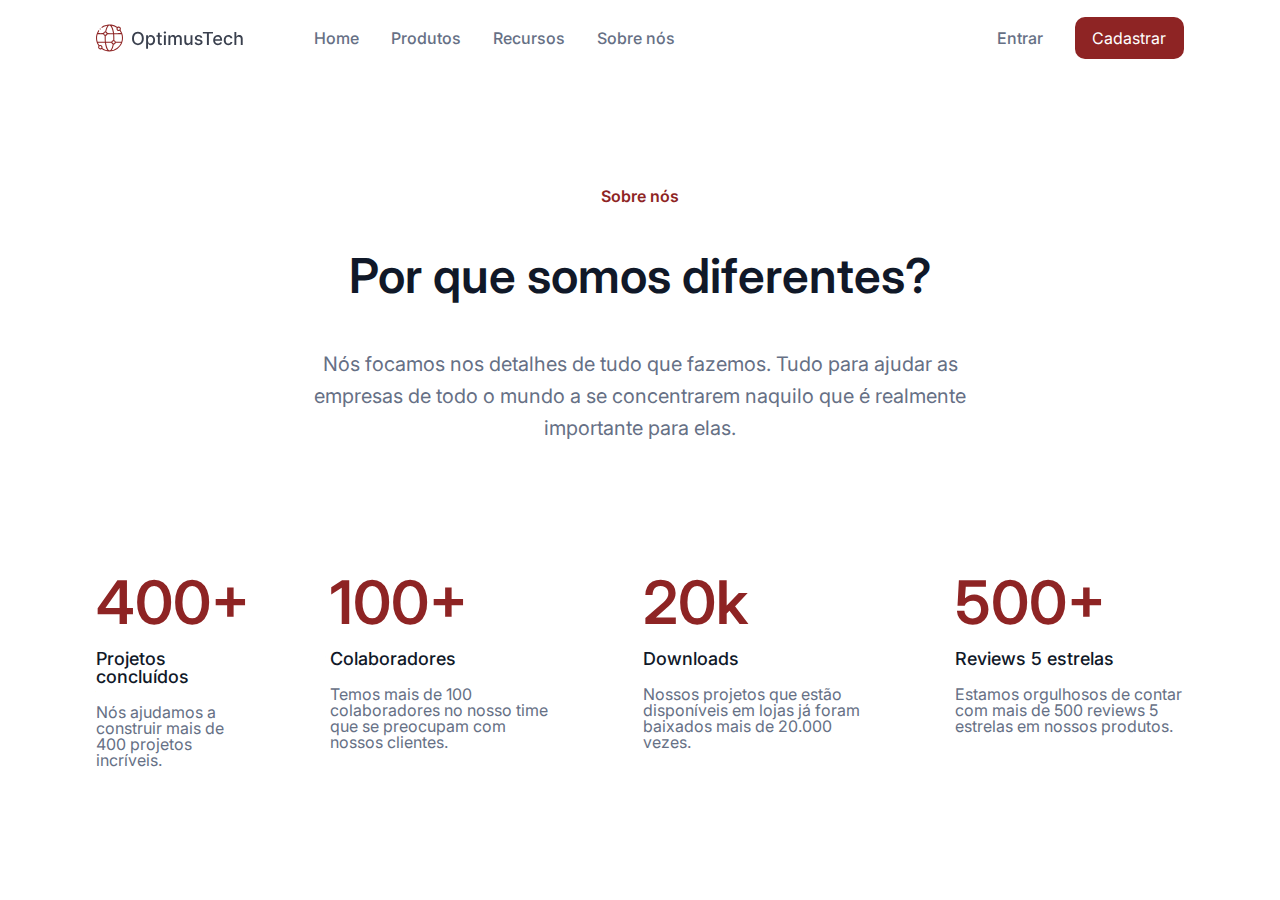
==== index.html @ 5db871f6 "Add files via upload" ====
<!DOCTYPE html>
<html lang="pt-br">
<head>
    <meta charset="UTF-8">
    <meta http-equiv="X-UA-Compatible" content="IE=edge">
    <meta name="viewport" content="width=device-width, initial-scale=1.0">
    <title>OptimusTech</title>
    <link rel="stylesheet" href="./css/reset.css">
    <link rel="stylesheet" href="./css/style.css">
    <link rel="preconnect" href="https://fonts.googleapis.com">
    <link rel="preconnect" href="https://fonts.gstatic.com" crossorigin>
    <link href="https://fonts.googleapis.com/css2?family=Inter:wght@400;500;600&display=swap" rel="stylesheet">
</head>
<body>
    <header>
        <img src="./img/logo.svg" alt="Logomarca OptimusTech">
        <ul class="nav__bar">
            <li class="nav__bar-item"><a href="#" class="nav__bar-link">Home</a></li>
            <li class="nav__bar-item"><a href="#" class="nav__bar-link">Produtos</a></li>
            <li class="nav__bar-item"><a href="#" class="nav__bar-link">Recursos</a></li>
            <li class="nav__bar-item"><a href="#" class="nav__bar-link">Sobre nós</a></li>
        </ul>
        <ul class="login__cadastro">
            <li><a href="#" class="login">Entrar</a></li>
            <li><a href="#" class="cadastro">Cadastrar</a></li>
        </ul>
    </header>
    <section class="cabecalho">
        <span class="cabecalho__sobre">Sobre nós</span>
        <h1 class="cabecalho__titulo">Por que somos diferentes?</h1>
        <p class="cabecalho__texto">Nós focamos nos detalhes de tudo que fazemos. Tudo para ajudar as empresas de todo o mundo a se concentrarem naquilo que é realmente importante para elas.</p>
    </section>
    <section class="metricas__container">
        <div class="metricas__container-item">
            <h2 class="metricas__titulo">400+</h2>
            <h3 class="metricas__subtitulo">Projetos concluídos</h3>
            <p class="metricas__texto">Nós ajudamos a construir mais de 400 projetos incríveis.</p>
        </div>
        <div class="metricas__container-item">
            <h2 class="metricas__titulo">100+</h2>
            <h3 class="metricas__subtitulo">Colaboradores</h3>
            <p class="metricas__texto">Temos mais de 100 colaboradores no nosso time que se preocupam com nossos clientes.</p>
        </div>
        <div class="metricas__container-item">
            <h2 class="metricas__titulo">20k</h2>
            <h3 class="metricas__subtitulo">Downloads</h3>
            <p class="metricas__texto">Nossos projetos que estão disponíveis em lojas já foram baixados mais de 20.000 vezes.</p>
        </div>
        <div class="metricas__container-item">
            <h2 class="metricas__titulo">500+</h2>
            <h3 class="metricas__subtitulo">Reviews 5 estrelas</h3>
            <p class="metricas__texto">Estamos orgulhosos de contar com mais de 500 reviews 5 estrelas em nossos produtos.</p>
        </div>
    </section>
</body>
</html>
---- css/style.css ----
@import url('./styles/navegacao.css');

@import url('./styles/cabecalho.css');

@import url('./styles/metricas.css');

:root { --cinza: #667085; --fonte-principal: 'Inter'; --branco: #FFF; --vermelho: #8E2424; --preto: #101828; }

body { font-family: var(--fonte-principal); }
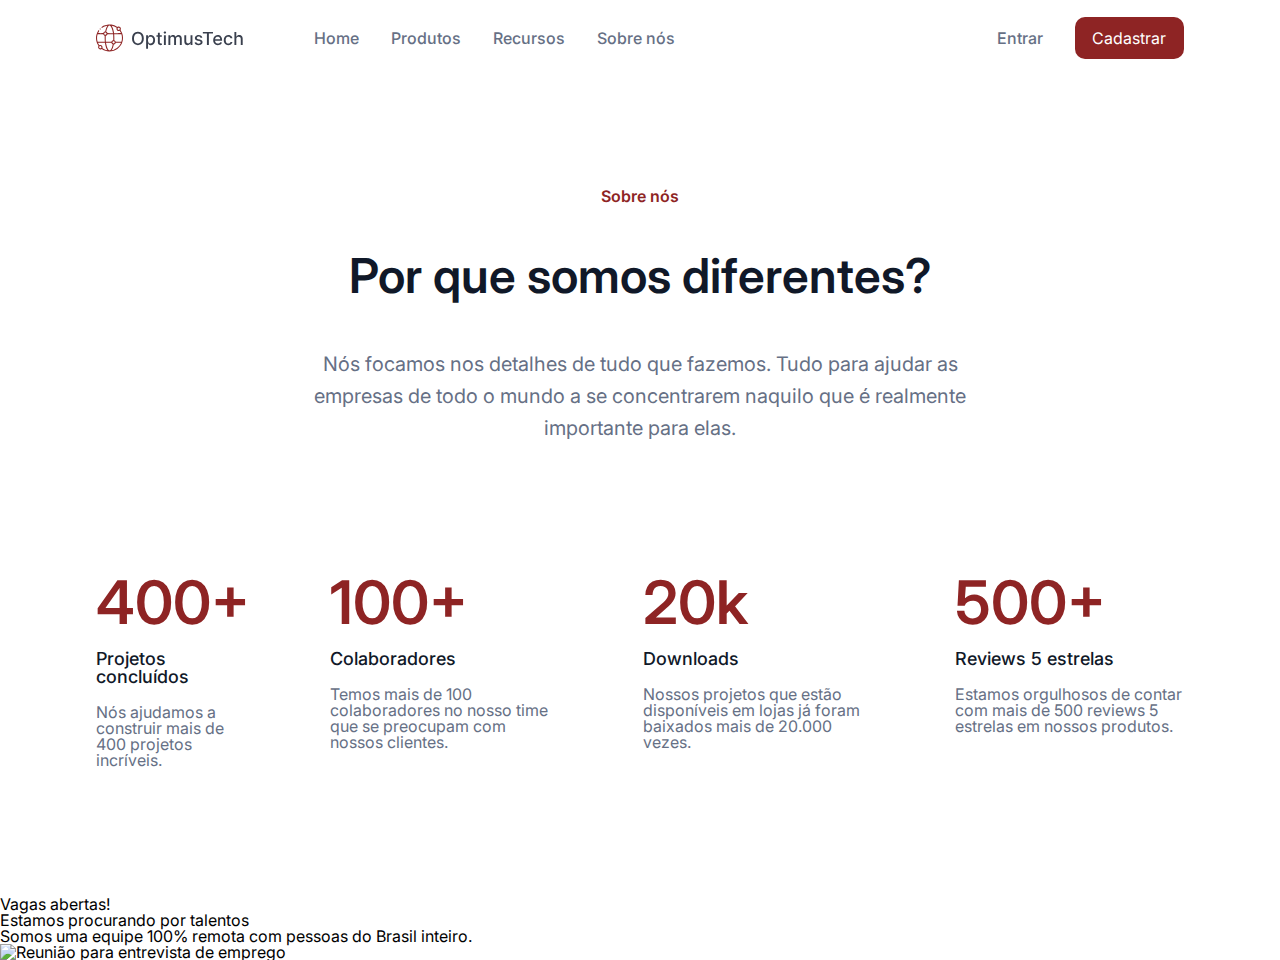
==== commit 08520806: "Add files via upload" ====
--- a/index.html
+++ b/index.html
@@ -52,5 +52,11 @@
             <p class="metricas__texto">Estamos orgulhosos de contar com mais de 500 reviews 5 estrelas em nossos produtos.</p>
         </div>
     </section>
+    <section class="container__procurando">
+        <span class="procurando__open">Vagas abertas!</span>
+        <h4 class="procurando__titulo">Estamos procurando por talentos</h4>
+        <p class="procurando__texto">Somos uma equipe 100% remota com pessoas do Brasil inteiro.</p>
+        <img src="./img/Image.svg" alt="Reunião para entrevista de emprego" class="procurando__imagem">
+    </section>
 </body>
 </html>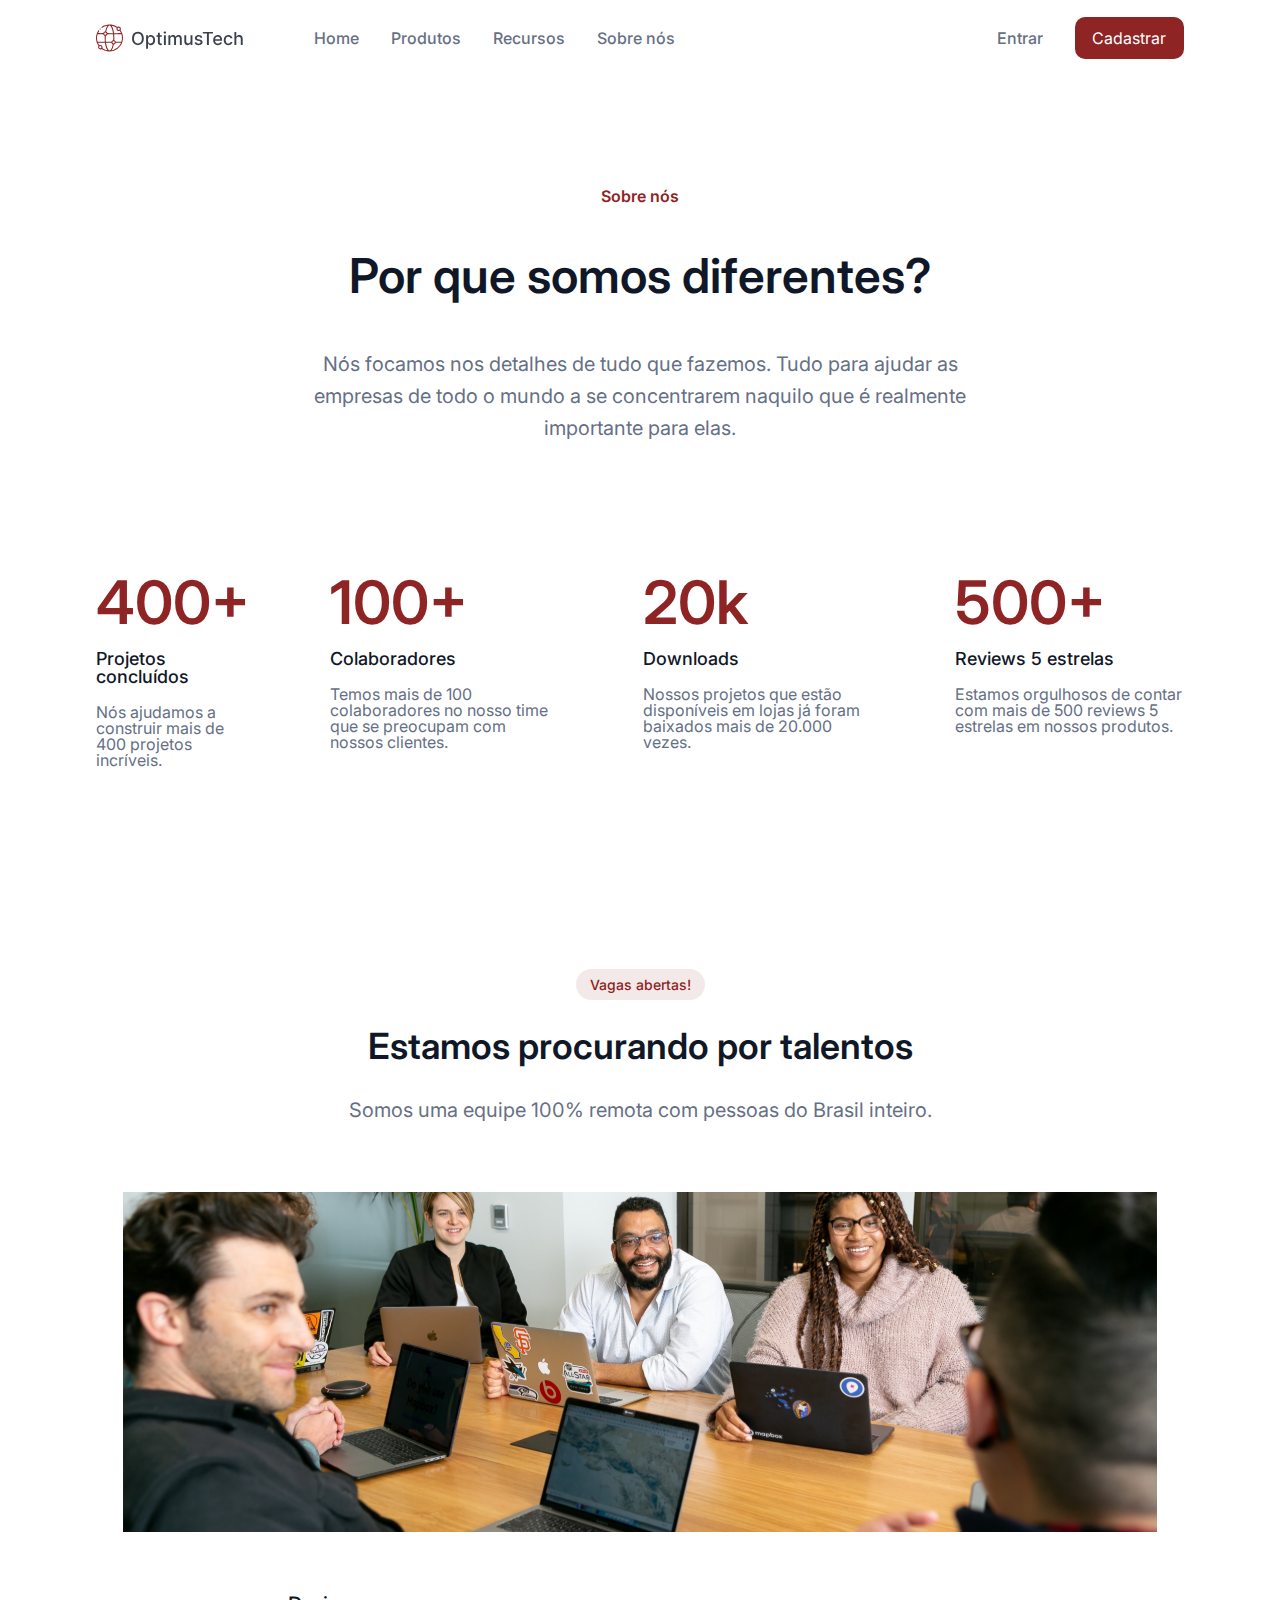
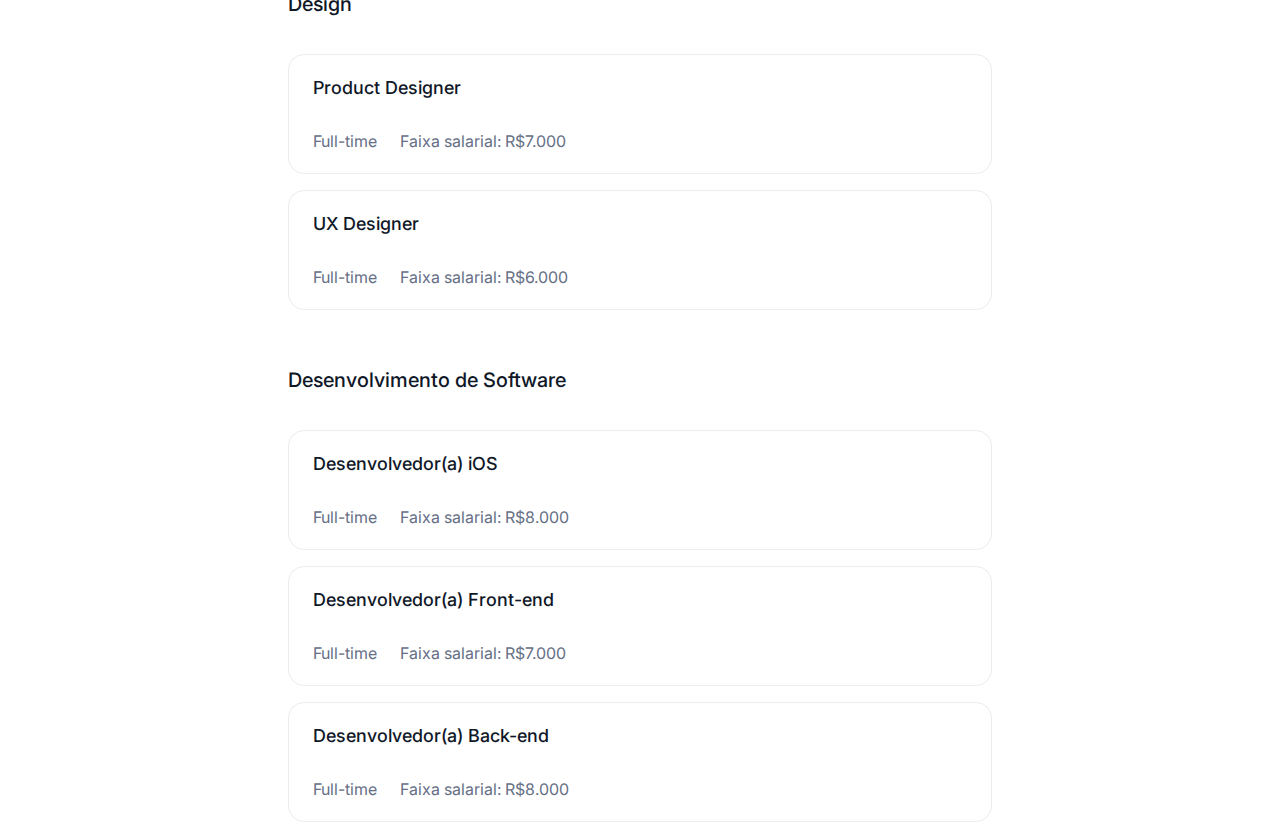
==== commit de23eb5c: "Add files via upload" ====
--- a/index.html
+++ b/index.html
@@ -58,5 +58,48 @@
         <p class="procurando__texto">Somos uma equipe 100% remota com pessoas do Brasil inteiro.</p>
         <img src="./img/Image.svg" alt="Reunião para entrevista de emprego" class="procurando__imagem">
     </section>
+    <section class="container__vagas">
+        <div class="card">
+            <h2 class="card__titulo">Design</h2>
+            <div class="vaga">
+                <h3 class="vaga__titulo">Product Designer</h3>
+                <div class="informacoes">
+                    <span>Full-time</span>
+                    <span>Faixa salarial: R$7.000</span>
+                </div>
+            </div>
+            <div class="vaga">
+                <h3 class="vaga__titulo">UX Designer</h3>
+                <div class="informacoes">
+                    <span>Full-time</span>
+                    <span>Faixa salarial: R$6.000</span>
+                </div>
+            </div>
+        </div>
+        <div class="card">
+            <h2 class="card__titulo">Desenvolvimento de Software</h2>
+            <div class="vaga">
+                <h3 class="vaga__titulo">Desenvolvedor(a) iOS</h3>
+                <div class="informacoes">
+                    <span>Full-time</span>
+                    <span>Faixa salarial: R$8.000</span>
+                </div>
+            </div>
+            <div class="vaga">
+                <h3 class="vaga__titulo">Desenvolvedor(a) Front-end</h3>
+                <div class="informacoes">
+                    <span>Full-time</span>
+                    <span>Faixa salarial: R$7.000</span>
+                </div>
+            </div>
+            <div class="vaga">
+                <h3 class="vaga__titulo">Desenvolvedor(a) Back-end</h3>
+                <div class="informacoes">
+                    <span>Full-time</span>
+                    <span>Faixa salarial: R$8.000</span>
+                </div>
+            </div>
+        </div>
+    </section>
 </body>
 </html>--- a/css/style.css
+++ b/css/style.css
@@ -4,6 +4,19 @@
 
 @import url('./styles/metricas.css');
 
-:root { --cinza: #667085; --fonte-principal: 'Inter'; --branco: #FFF; --vermelho: #8E2424; --preto: #101828; }
+@import url('./styles/talentos.css');
 
-body { font-family: var(--fonte-principal); }+@import url('./styles/vagas.css');
+
+:root {
+    --cinza: #667085;
+    --fonte-principal: 'Inter';
+    --branco: #FFF;
+    --vermelho: #8E2424;
+    --preto: #101828;
+    --cinza-claro: #EAECF0;
+}
+
+body {
+    font-family: var(--fonte-principal);
+}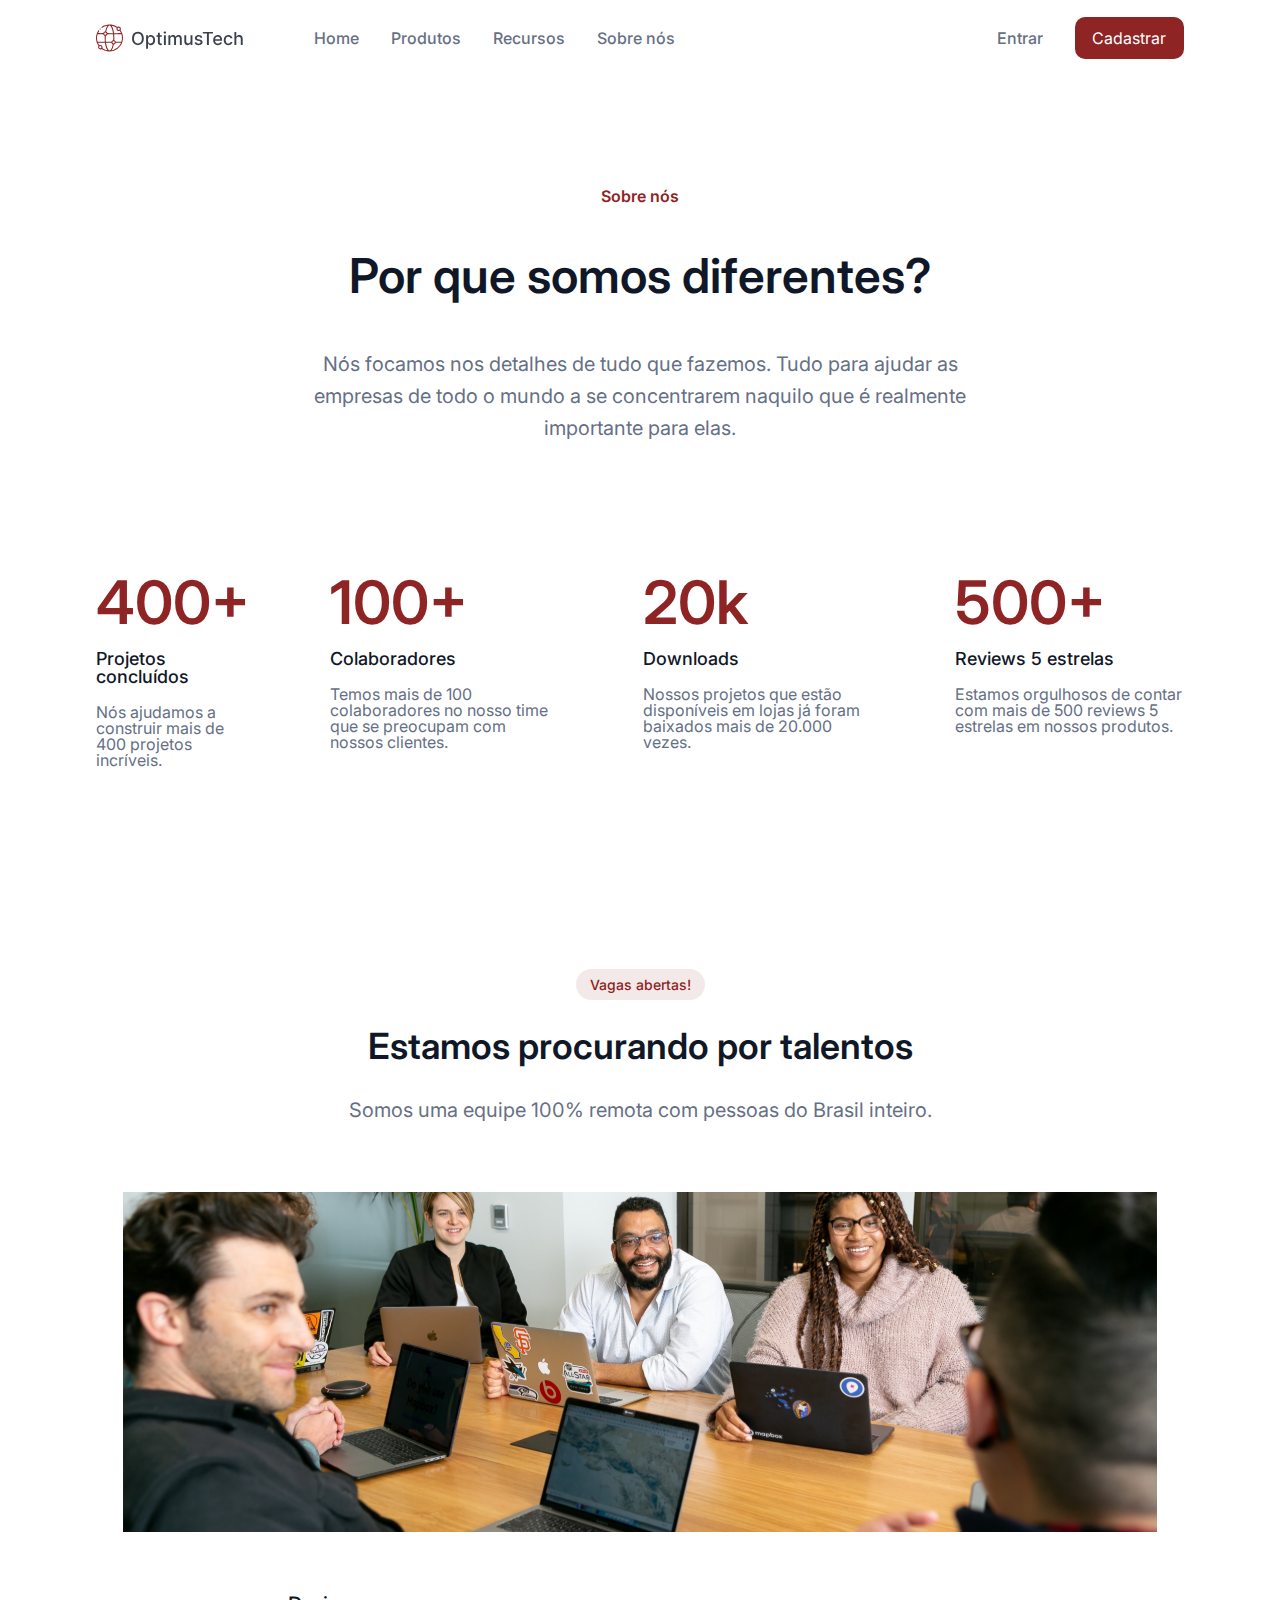
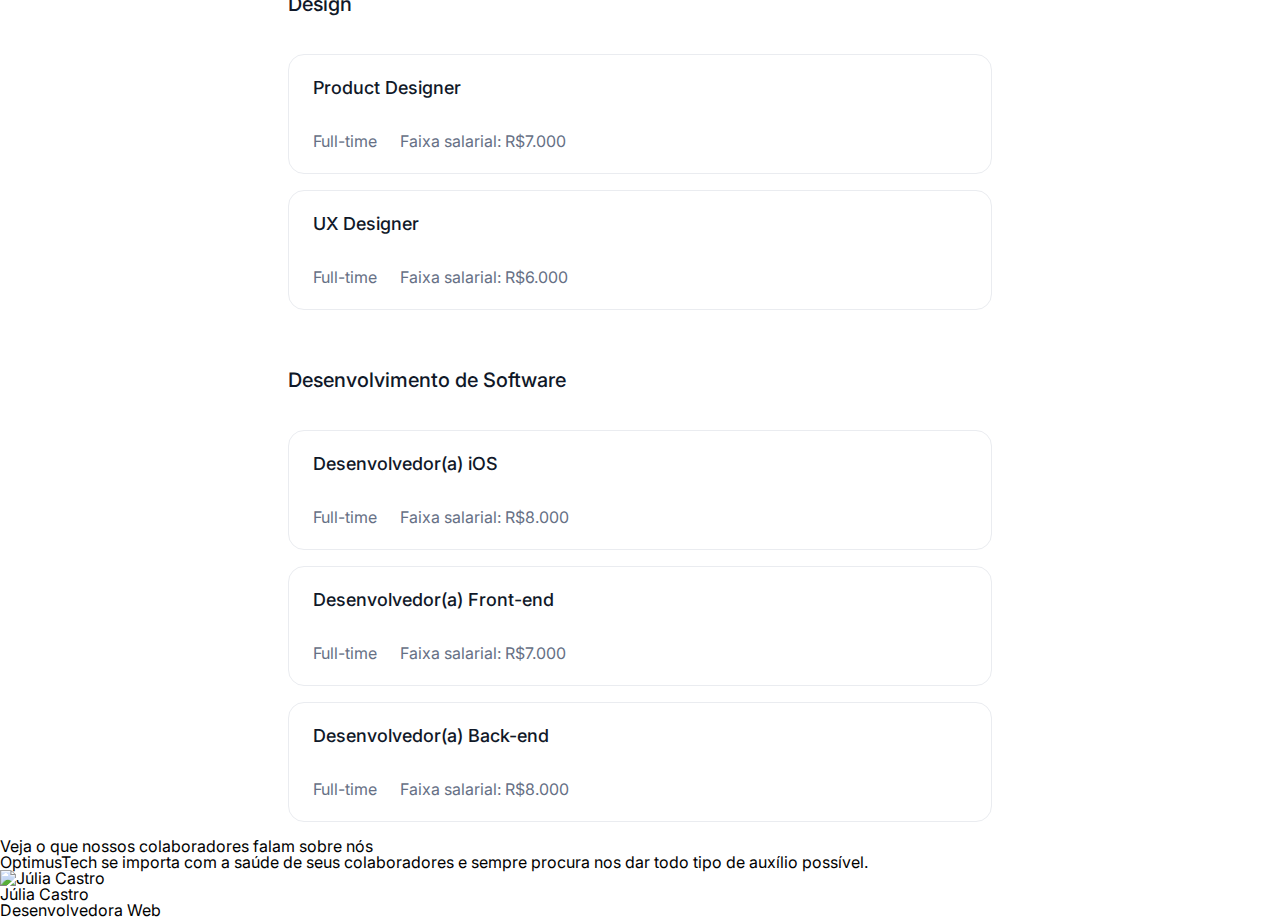
==== commit b75fa781: "Add files via upload" ====
--- a/index.html
+++ b/index.html
@@ -101,5 +101,14 @@
             </div>
         </div>
     </section>
+    <section class="depoimentos">
+        <div class="container__us">
+            <span class="speaking">Veja o que nossos colaboradores falam sobre nós</span>
+            <h2 class="depoimentos__titulo">OptimusTech se importa com a saúde de seus colaboradores e sempre procura nos dar todo tipo de auxílio possível.</h2>
+            <img src="./img/Avatar.svg" alt="Júlia Castro">
+            <p class="nome">Júlia Castro</p>
+            <p class="cargo">Desenvolvedora Web</p>
+        </div>
+    </section>
 </body>
 </html>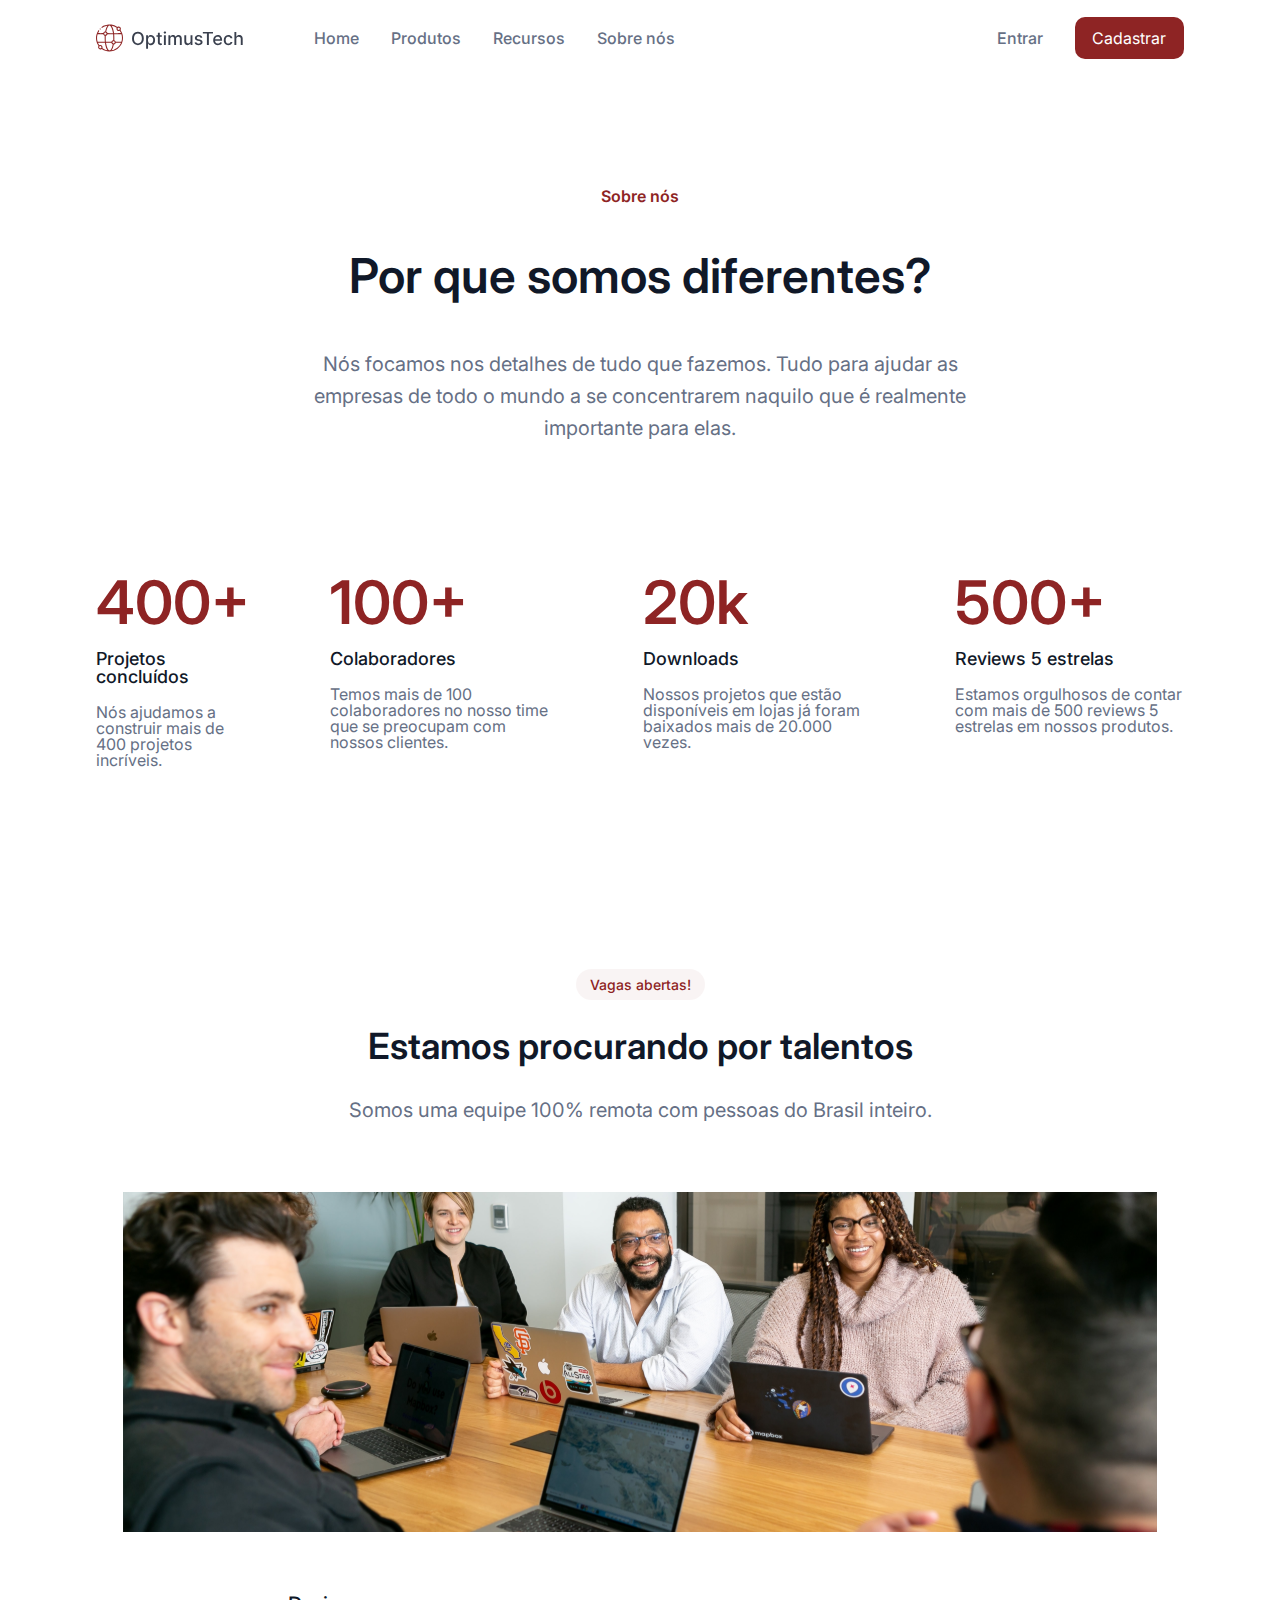
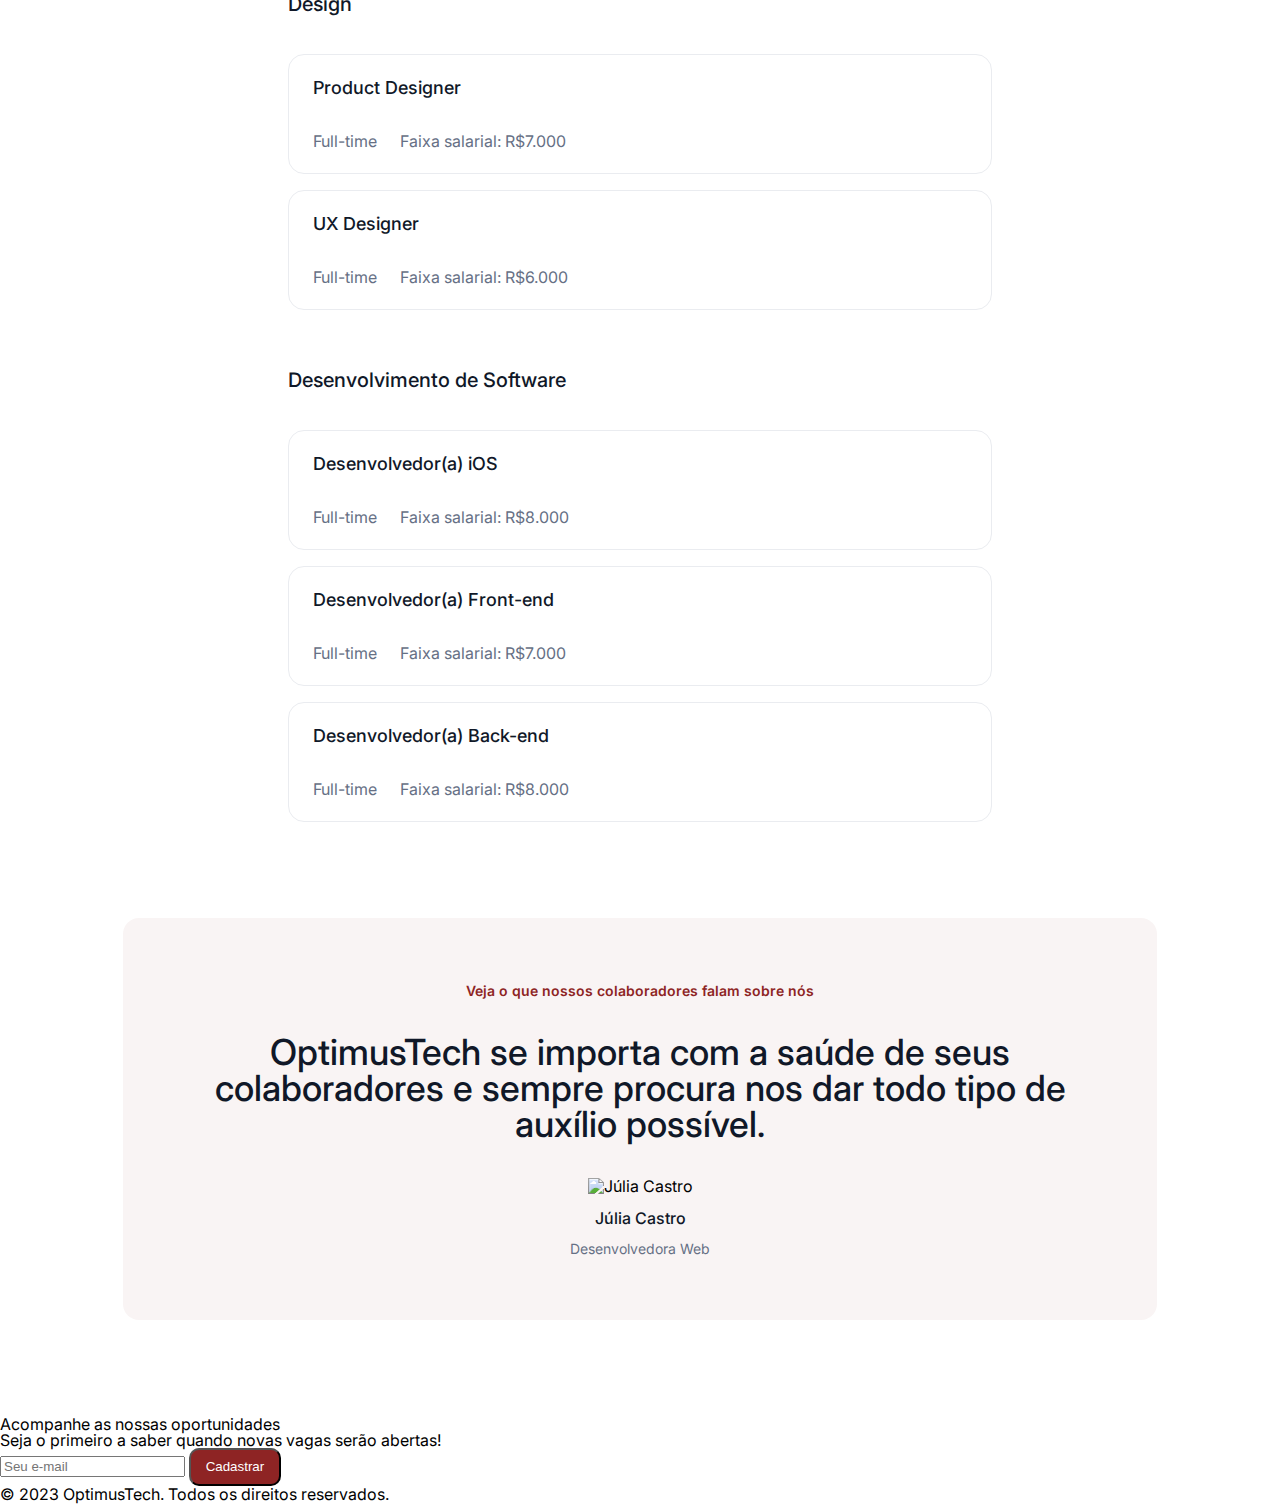
==== commit a610a396: "Add files via upload" ====
--- a/index.html
+++ b/index.html
@@ -110,5 +110,14 @@
             <p class="cargo">Desenvolvedora Web</p>
         </div>
     </section>
+    <footer>
+        <h2 class="rodape__titulo">Acompanhe as nossas oportunidades</h2>
+        <p class="rodape__texto">Seja o primeiro a saber quando novas vagas serão abertas!</p>
+        <form method="POST">
+            <input type="email" placeholder="Seu e-mail" onclick="placeholder=''" onblur="placeholder='Seu e-mail'" required>
+            <input type="submit" value="Cadastrar" class="cadastro">
+        </form>
+        <span class="copyright">&copy; 2023 OptimusTech. Todos os direitos reservados.</span>
+    </footer>
 </body>
 </html>--- a/css/style.css
+++ b/css/style.css
@@ -7,6 +7,8 @@
 @import url('./styles/talentos.css');
 
 @import url('./styles/vagas.css');
+
+@import url('./styles/depoimentos.css');
 
 :root {
     --cinza: #667085;
